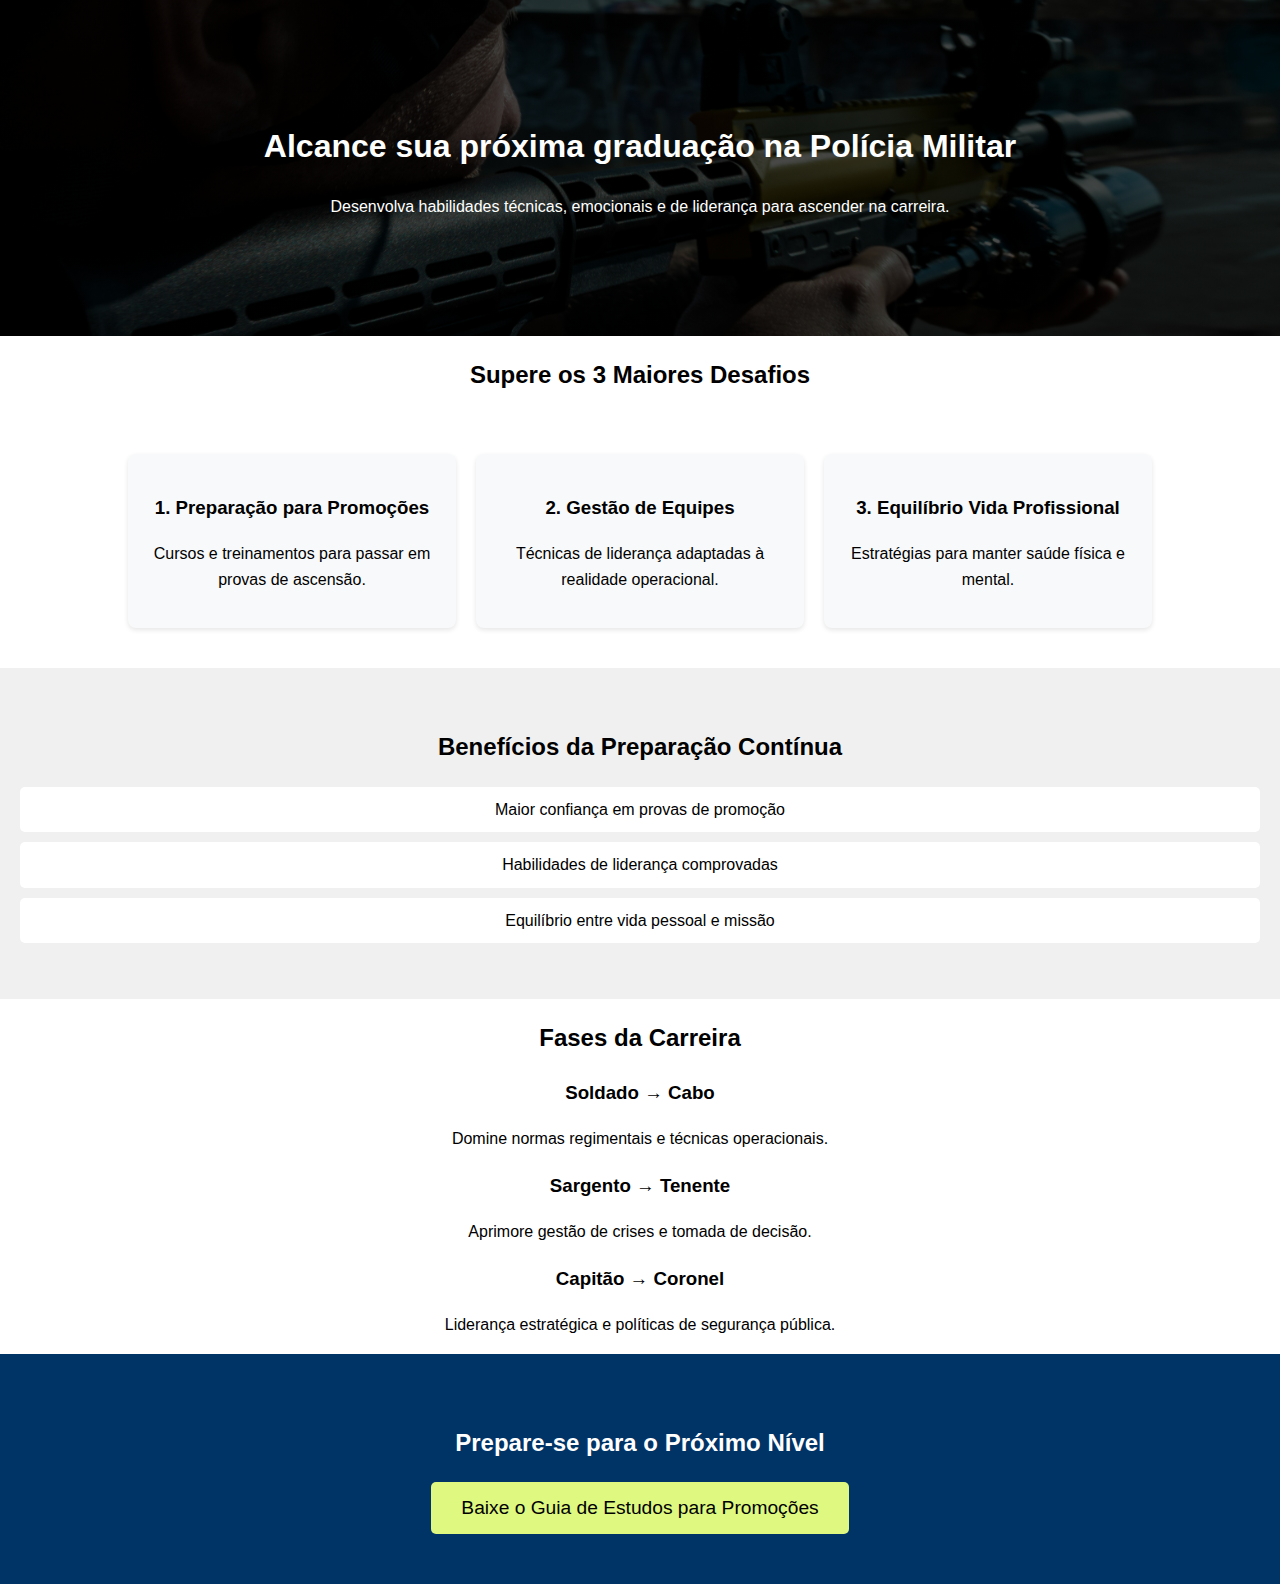
==== index.html @ 8da31bbc "Add files via upload" ====
<!DOCTYPE html>
<html lang="pt-BR">
  <head>
    <meta charset="UTF-8" />
    <meta name="viewport" content="width=device-width, initial-scale=1.0" />
    <title>Carreira Policial Militar: Da Graduação à Liderança</title>
    <link rel="stylesheet" href="style.css" />
  </head>
  <body>
    <!-- Seção Hero -->
    <header class="hero">
      <div class="hero-content">
        <h1>Alcance sua próxima graduação na Polícia Militar</h1>
        <p>
          Desenvolva habilidades técnicas, emocionais e de liderança para
          ascender na carreira.
        </p>
      </div>
    </header>

    <!-- Seção: Desafios da Carreira -->
    <section class="challenges">
      <h2>Supere os 3 Maiores Desafios</h2>
      <div class="grid">
        <div class="card">
          <h3>1. Preparação para Promoções</h3>
          <p>Cursos e treinamentos para passar em provas de ascensão.</p>
        </div>
        <div class="card">
          <h3>2. Gestão de Equipes</h3>
          <p>Técnicas de liderança adaptadas à realidade operacional.</p>
        </div>
        <div class="card">
          <h3>3. Equilíbrio Vida Profissional</h3>
          <p>Estratégias para manter saúde física e mental.</p>
        </div>
      </div>
    </section>

    <section class="beneficios">
      <h2>Benefícios da Preparação Contínua</h2>
      <ul>
        <li>Maior confiança em provas de promoção</li>
        <li>Habilidades de liderança comprovadas</li>
        <li>Equilíbrio entre vida pessoal e missão</li>
      </ul>
    </section>

    <!-- Seção: Etapas da Evolução -->
    <section class="phases">
      <h2>Fases da Carreira</h2>
      <div class="timeline">
        <div class="phase">
          <h3>Soldado → Cabo</h3>
          <p>Domine normas regimentais e técnicas operacionais.</p>
        </div>
        <div class="phase">
          <h3>Sargento → Tenente</h3>
          <p>Aprimore gestão de crises e tomada de decisão.</p>
        </div>
        <div class="phase">
          <h3>Capitão → Coronel</h3>
          <p>Liderança estratégica e políticas de segurança pública.</p>
        </div>
      </div>
    </section>

    <!-- Call to Action (CTA) -->
    <section class="cta">
      <h2>Prepare-se para o Próximo Nível</h2>
      <button>Baixe o Guia de Estudos para Promoções</button>
    </section>
  </body>
</html>
---- style.css ----
/* Estilos Gerais */
body {
  font-family: "Arial", sans-serif;
  margin: 0;
  line-height: 1.6;
}

.hero {
  background: linear-gradient(rgba(0, 0, 0, 0.7), rgba(0, 0, 0, 0.7)),
    url("pm-background.jpg") center/cover;
  color: white;
  padding: 100px 20px;
  text-align: center;
}

.challenges,
.phases {
  text-align: center;
}

.grid {
  display: grid;
  grid-template-columns: repeat(3, 1fr);
  gap: 20px;
  padding: 40px 10%;
}

.card {
  background: #f8f9fa;
  padding: 20px;
  border-radius: 8px;
  box-shadow: 0 2px 5px rgba(0, 0, 0, 0.1);
}

.cta {
  text-align: center;
  padding: 50px 20px;
  background: #003366;
  color: white;
}

.cta button {
  background: #ffd700;
  border: none;
  padding: 15px 30px;
  font-size: 1.2em;
  cursor: pointer;
  border-radius: 5px;
}

:hover button {
  background: #def880;
}

.beneficios {
  text-align: center;
  padding: 40px 20px;
  background-color: #f0f0f0;
}

ul {
  list-style-type: none;
  padding: 0;
}

li {
  margin: 10px 0;
  padding: 10px;
  background-color: white;
  border-radius: 5px;
}

/* Responsividade */
@media (max-width: 768px) {
  .grid {
    grid-template-columns: 1fr;
  }
}
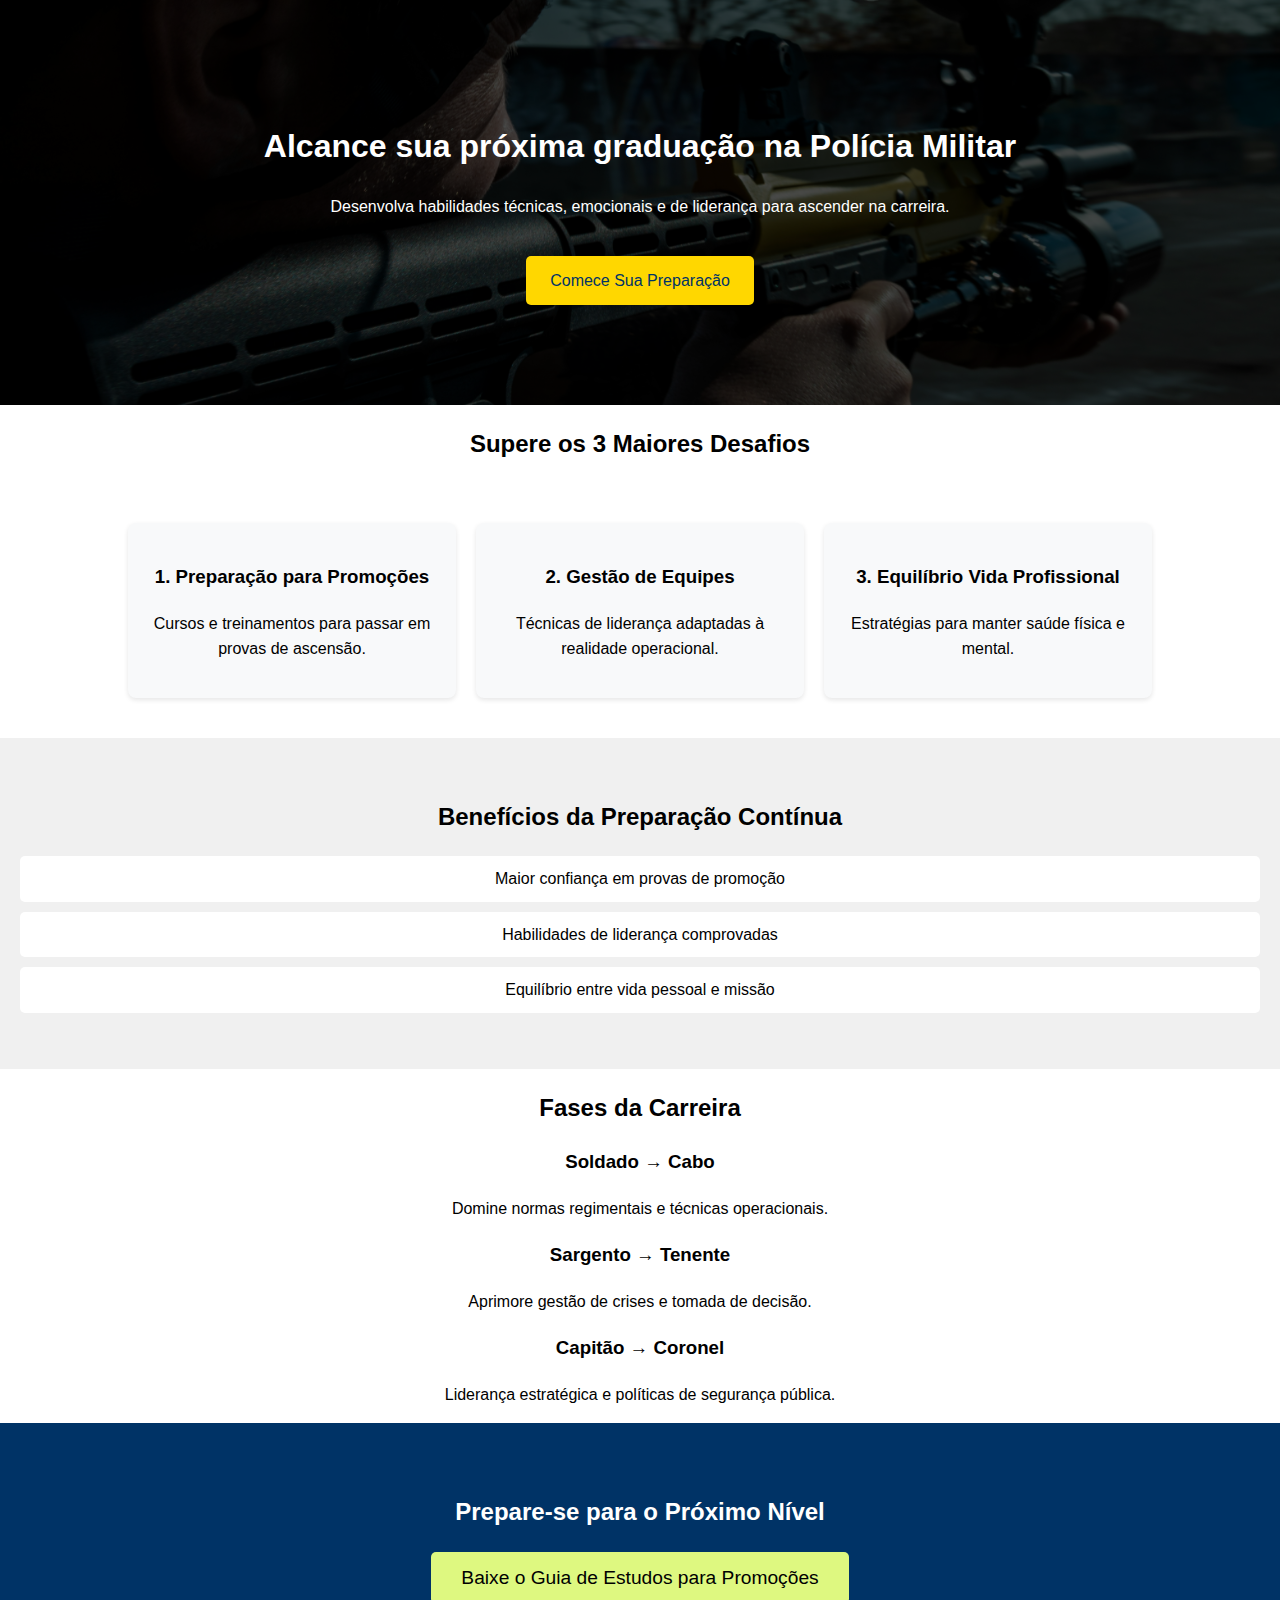
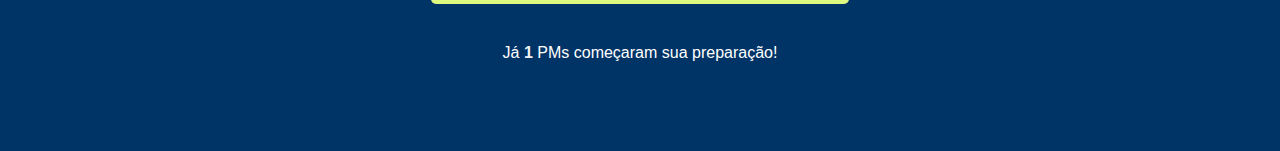
==== commit 47d79e8c: "Add files via upload" ====
--- a/index.html
+++ b/index.html
@@ -15,6 +15,7 @@
           Desenvolva habilidades técnicas, emocionais e de liderança para
           ascender na carreira.
         </p>
+        <a href="#formulario" class="cta-button">Comece Sua Preparação</a>
       </div>
     </header>
 
@@ -69,6 +70,13 @@
     <section class="cta">
       <h2>Prepare-se para o Próximo Nível</h2>
       <button>Baixe o Guia de Estudos para Promoções</button>
+      <div class="contador">
+        <p>
+          Já <span id="numero-visitas">0</span> PMs começaram sua preparação!
+        </p>
+      </div>
     </section>
+
+    <script src="/script.js"></script>
   </body>
 </html>
--- a/style.css
+++ b/style.css
@@ -11,6 +11,16 @@
   color: white;
   padding: 100px 20px;
   text-align: center;
+}
+
+.cta-button {
+  background: #ffd700;
+  color: #003366;
+  padding: 12px 24px;
+  border-radius: 5px;
+  text-decoration: none;
+  display: inline-block;
+  margin-top: 20px;
 }
 
 .challenges,
@@ -70,6 +80,16 @@
   border-radius: 5px;
 }
 
+.contador {
+  text-align: center;
+  padding: 20px;
+  background: #e9ecef00;
+}
+#numero-visitas {
+  color: hsl(220, 12%, 95%);
+  font-weight: bold;
+}
+
 /* Responsividade */
 @media (max-width: 768px) {
   .grid {
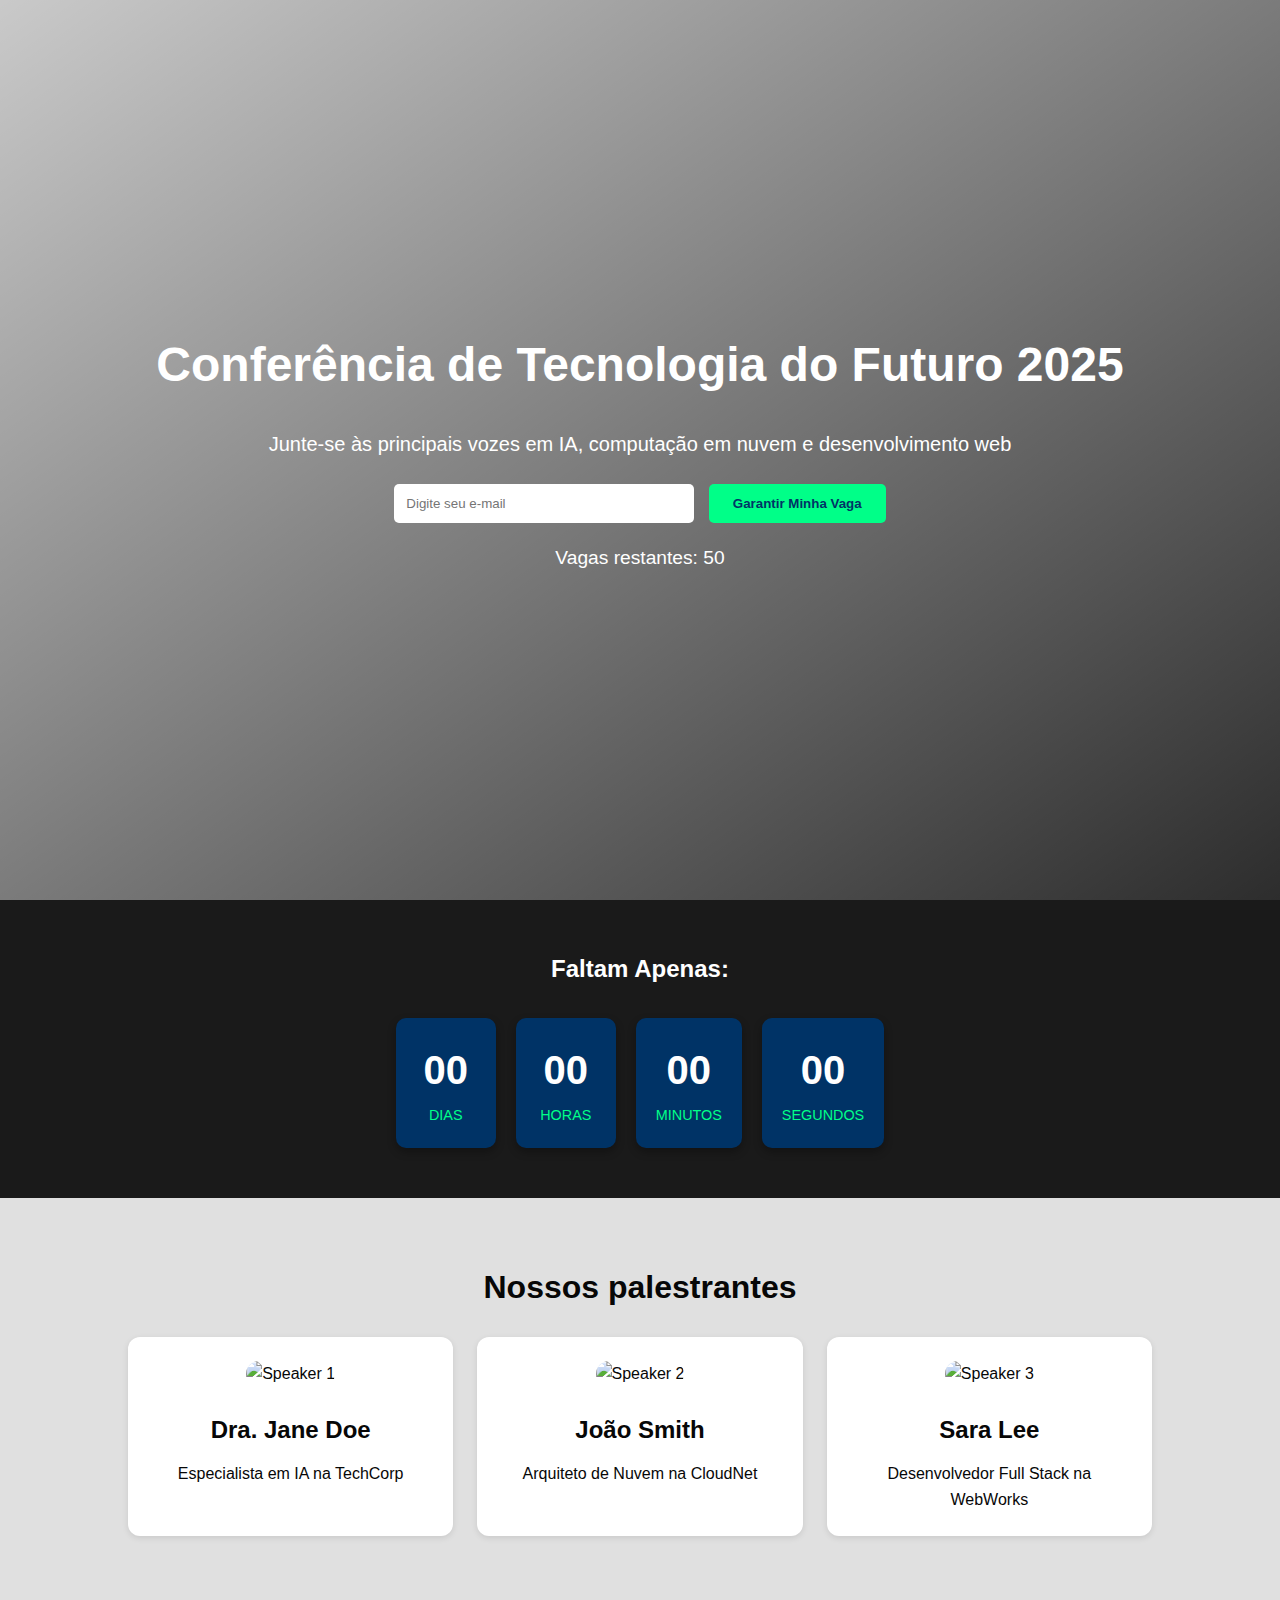
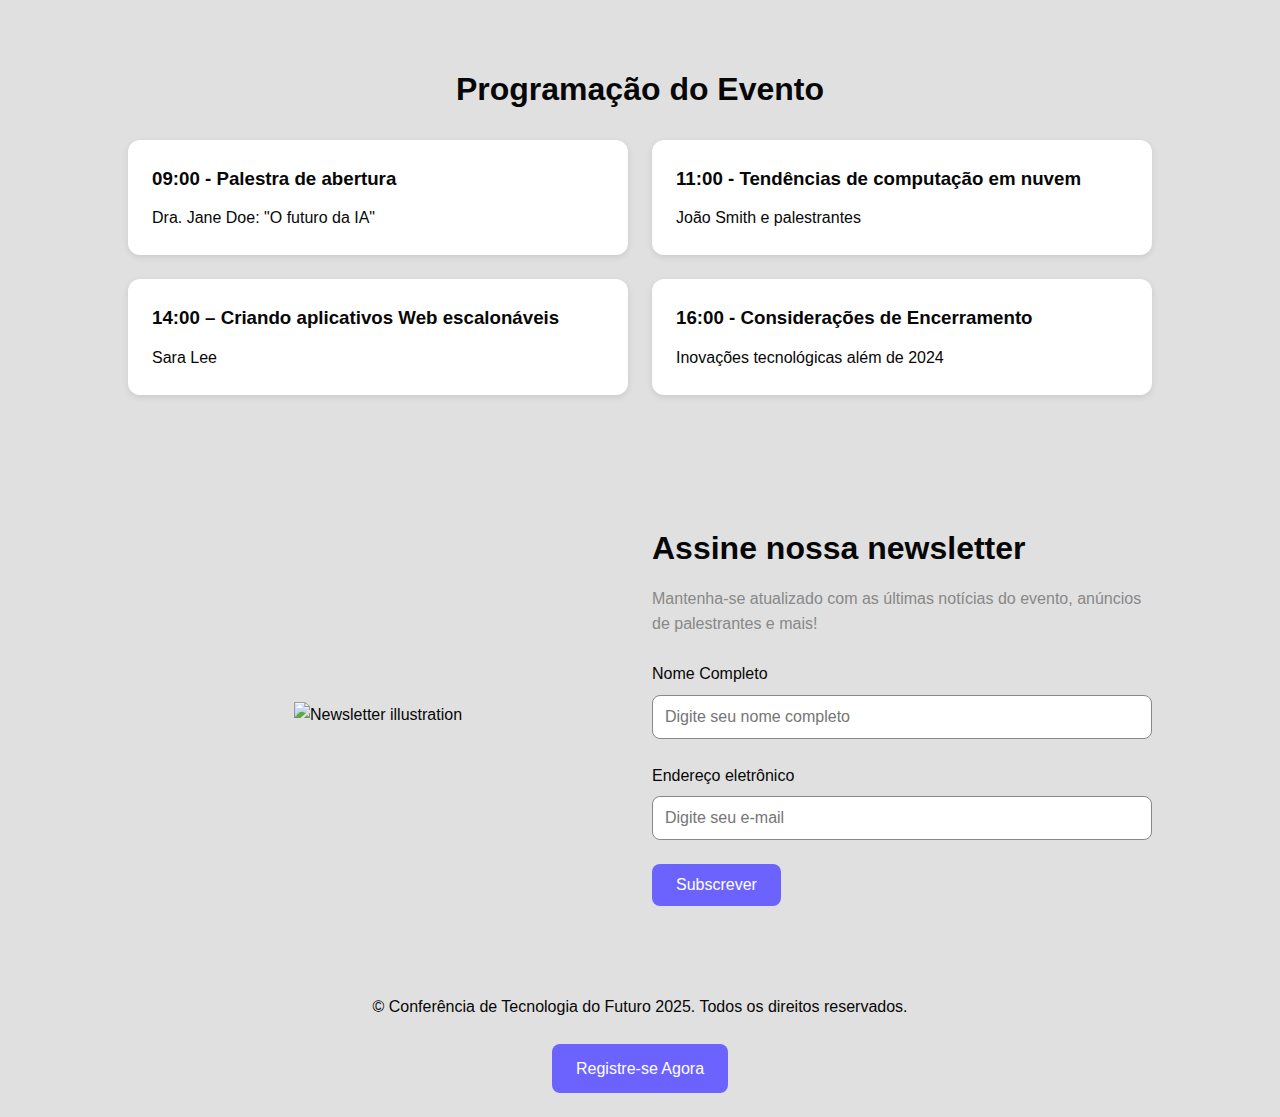
==== commit fc73e200: "Add files via upload" ====
--- a/index.html
+++ b/index.html
@@ -1,82 +1,149 @@
 <!DOCTYPE html>
-<html lang="pt-BR">
+<html lang=pt-br">
   <head>
     <meta charset="UTF-8" />
     <meta name="viewport" content="width=device-width, initial-scale=1.0" />
-    <title>Carreira Policial Militar: Da Graduação à Liderança</title>
-    <link rel="stylesheet" href="style.css" />
+    <title>Conferência de Tecnologia do Futuro 2025</title>
+    <link rel="stylesheet" href="./style.css" />
   </head>
+
   <body>
-    <!-- Seção Hero -->
-    <header class="hero">
+    <!-- Hero Section -->
+    <section class="hero">
       <div class="hero-content">
-        <h1>Alcance sua próxima graduação na Polícia Militar</h1>
+        <h1>Conferência de Tecnologia do Futuro 2025</h1>
         <p>
-          Desenvolva habilidades técnicas, emocionais e de liderança para
-          ascender na carreira.
+          Junte-se às principais vozes em IA, computação em nuvem e
+          desenvolvimento web
         </p>
-        <a href="#formulario" class="cta-button">Comece Sua Preparação</a>
+        <form class="cta-form" id="formRegistro">
+          <input type="email" placeholder="Digite seu e-mail" required>
+          <button type="submit">Garantir Minha Vaga</button>
+      </form>
+      <div class="contador">
+          Vagas restantes: <span id="vagas">50</span>
       </div>
-    </header>
+      </div>
+    </section>
 
-    <!-- Seção: Desafios da Carreira -->
-    <section class="challenges">
-      <h2>Supere os 3 Maiores Desafios</h2>
-      <div class="grid">
-        <div class="card">
-          <h3>1. Preparação para Promoções</h3>
-          <p>Cursos e treinamentos para passar em provas de ascensão.</p>
+    <section class="contador-regressivo">
+      <h2>Faltam Apenas:</h2>
+      <div id="timer">
+          <div class="time-box">
+              <span id="dias">00</span>
+              <small>Dias</small>
+          </div>
+          <div class="time-box">
+              <span id="horas">00</span>
+              <small>Horas</small>
+          </div>
+          <div class="time-box">
+              <span id="minutos">00</span>
+              <small>Minutos</small>
+          </div>
+          <div class="time-box">
+              <span id="segundos">00</span>
+              <small>Segundos</small>
+          </div>
+      </div>
+  </section>
+
+    <!-- Speakers Section -->
+    <section class="speakers">
+      <h2>Nossos palestrantes</h2>
+      <div class="speakers-grid">
+        <div class="speaker-card">
+          <img src="./images/speaker-1.webp" alt="Speaker 1" />
+          <h3>Dra. Jane Doe</h3>
+          <p>Especialista em IA na TechCorp</p>
         </div>
-        <div class="card">
-          <h3>2. Gestão de Equipes</h3>
-          <p>Técnicas de liderança adaptadas à realidade operacional.</p>
+        <div class="speaker-card">
+          <img src="./images/speaker-2.webp" alt="Speaker 2" />
+          <h3>João Smith</h3>
+          <p>Arquiteto de Nuvem na CloudNet</p>
         </div>
-        <div class="card">
-          <h3>3. Equilíbrio Vida Profissional</h3>
-          <p>Estratégias para manter saúde física e mental.</p>
+        <div class="speaker-card">
+          <img src="./images/speaker-3.webp" alt="Speaker 3" />
+          <h3>Sara Lee</h3>
+          <p>Desenvolvedor Full Stack na WebWorks</p>
         </div>
       </div>
     </section>
 
-    <section class="beneficios">
-      <h2>Benefícios da Preparação Contínua</h2>
-      <ul>
-        <li>Maior confiança em provas de promoção</li>
-        <li>Habilidades de liderança comprovadas</li>
-        <li>Equilíbrio entre vida pessoal e missão</li>
-      </ul>
-    </section>
-
-    <!-- Seção: Etapas da Evolução -->
-    <section class="phases">
-      <h2>Fases da Carreira</h2>
-      <div class="timeline">
-        <div class="phase">
-          <h3>Soldado → Cabo</h3>
-          <p>Domine normas regimentais e técnicas operacionais.</p>
+    <!-- Schedule Section -->
+    <section class="schedule">
+      <h2>Programação do Evento</h2>
+      <div class="schedule-grid">
+        <div class="schedule-item">
+          <h3>09:00 - Palestra de abertura</h3>
+          <p>Dra. Jane Doe: "O futuro da IA"</p>
         </div>
-        <div class="phase">
-          <h3>Sargento → Tenente</h3>
-          <p>Aprimore gestão de crises e tomada de decisão.</p>
+        <div class="schedule-item">
+          <h3>11:00 - Tendências de computação em nuvem</h3>
+          <p>João Smith e palestrantes</p>
         </div>
-        <div class="phase">
-          <h3>Capitão → Coronel</h3>
-          <p>Liderança estratégica e políticas de segurança pública.</p>
+        <div class="schedule-item">
+          <h3>14:00 – Criando aplicativos Web escalonáveis</h3>
+          <p>Sara Lee</p>
+        </div>
+        <div class="schedule-item">
+          <h3>16:00 - Considerações de Encerramento</h3>
+          <p>Inovações tecnológicas além de 2024</p>
         </div>
       </div>
     </section>
 
-    <!-- Call to Action (CTA) -->
-    <section class="cta">
-      <h2>Prepare-se para o Próximo Nível</h2>
-      <button>Baixe o Guia de Estudos para Promoções</button>
-      <div class="contador">
-        <p>
-          Já <span id="numero-visitas">0</span> PMs começaram sua preparação!
-        </p>
+    <!-- Newsletter Subscription Section -->
+    <section class="newsletter">
+      <div class="newsletter-grid">
+        <div class="newsletter-image">
+          <img
+            src="images/undraw_subscribe_vspl.svg"
+            alt="Newsletter illustration"
+          />
+        </div>
+        <div class="newsletter-text">
+          <h2>Assine nossa newsletter</h2>
+          <p>
+            Mantenha-se atualizado com as últimas notícias do evento, anúncios
+            de palestrantes e mais!
+          </p>
+          <form action="#" method="post" class="newsletter-form">
+            <div class="form-group">
+              <label for="name">Nome Completo</label>
+              <input
+                type="text"
+                id="name"
+                name="name"
+                placeholder="Digite seu nome completo"
+                required
+              />
+            </div>
+            <div class="form-group">
+              <label for="email">Endereço eletrônico</label>
+              <input
+                type="email"
+                id="email"
+                name="email"
+                placeholder="Digite seu e-mail"
+                required
+              />
+            </div>
+            <button type="submit" class="btn">Subscrever</button>
+          </form>
+        </div>
       </div>
     </section>
 
-    <script src="/script.js"></script>
+    <!-- Footer and Call to Action -->
+    <footer class="footer">
+      <p>
+        &copy; Conferência de Tecnologia do Futuro 2025. Todos os direitos
+        reservados.
+      </p>
+      <a href="#register" class="btn">Registre-se Agora</a>
+    </footer>
+
+    <script src="script.js"></script>
   </body>
 </html>
--- a/style.css
+++ b/style.css
@@ -1,98 +1,319 @@
-/* Estilos Gerais */
+* {
+  box-sizing: border-box;
+  margin: 0;
+  padding: 0;
+}
+
+:root {
+  --color-white: #ffffff;
+  --color-light: #e0e0e0;
+  --color-purple: #6c63ff;
+  --color-dark: #2c2c2e;
+  --color-black: #070707;
+
+  --color-primary: var(--color-purple);
+  --color-background: var(--color-light);
+  --color-foreground: var(--color-black);
+  --color-card-background: var(--color-white);
+}
+
 body {
-  font-family: "Arial", sans-serif;
-  margin: 0;
+  background-color: var(--color-background);
+  color: var(--color-foreground);
+  font-family: Arial, Helvetica, sans-serif;
   line-height: 1.6;
 }
 
+/* Hero Section */
+
 .hero {
-  background: linear-gradient(rgba(0, 0, 0, 0.7), rgba(0, 0, 0, 0.7)),
-    url("pm-background.jpg") center/cover;
+  background: linear-gradient(
+      to bottom right,
+      rgba(0, 0, 0, 0.1),
+      rgba(0, 0, 0, 0.8)
+    ),
+    url("./images/pexels-bertellifotografia-3321797.webp");
+  background-position: center;
+  background-size: cover;
+  color: var(--color-white);
+  min-height: 100vh;
+  text-align: center;
+  display: grid;
+  place-content: center;
+  padding: 1.5rem;
+  width: 100%;
+}
+
+.hero h1 {
+  font-size: 2.5rem;
+  margin-bottom: 1.5rem;
+}
+
+.hero p {
+  font-size: 1.25rem;
+  margin-bottom: 1.5rem;
+}
+
+.btn {
+  background-color: var(--color-primary);
+  border: none;
+  border-radius: 0.5rem;
+  color: var(--color-white);
+  display: inline-block;
+  font-size: 1rem;
+  padding: 0.75rem 1.5rem;
+  text-decoration: none;
+}
+
+.btn:hover {
+  background-color: #554ec9;
+}
+
+cta-form {
+  margin: 30px 0;
+}
+
+.cta-form input {
+  padding: 12px;
+  width: 300px;
+  border: none;
+  border-radius: 5px;
+  margin-right: 10px;
+}
+
+.cta-form button {
+  padding: 12px 24px;
+  background: #00ff88;
+  color: #003366;
+  border: none;
+  border-radius: 5px;
+  cursor: pointer;
+  font-weight: bold;
+}
+
+.contador {
+  font-size: 1.2em;
+  margin-top: 20px;
+}
+
+.contador-regressivo {
+  padding: 50px 20px;
+  background: #1a1a1a;
   color: white;
-  padding: 100px 20px;
-  text-align: center;
-}
-
-.cta-button {
-  background: #ffd700;
-  color: #003366;
-  padding: 12px 24px;
-  border-radius: 5px;
-  text-decoration: none;
-  display: inline-block;
-  margin-top: 20px;
-}
-
-.challenges,
-.phases {
-  text-align: center;
-}
-
-.grid {
+  text-align: center;
+  font-family: "Poppins", sans-serif;
+}
+
+#timer {
+  display: flex;
+  justify-content: center;
+  gap: 20px;
+  margin-top: 30px;
+  flex-wrap: wrap;
+}
+
+.time-box {
+  background: #003366;
+  padding: 20px;
+  border-radius: 10px;
+  min-width: 100px;
+  box-shadow: 0 4px 8px rgba(0, 0, 0, 0.3);
+}
+
+.time-box span {
+  font-size: 2.5em;
+  font-weight: bold;
+  display: block;
+}
+
+.time-box small {
+  font-size: 0.9em;
+  color: #00ff88;
+  text-transform: uppercase;
+}
+
+@media (max-width: 768px) {
+  .cta-form {
+    flex-direction: column;
+  }
+  .cta-form input,
+  .cta-form button {
+    width: 80%;
+    margin: 10px 0;
+  }
+}
+
+/* Speakers Section */
+
+.speakers {
+  padding: 3rem 1.5rem;
+}
+
+.speakers h2 {
+  font-size: 2rem;
+  margin-bottom: 1.5rem;
+  text-align: center;
+}
+
+.speakers-grid {
   display: grid;
-  grid-template-columns: repeat(3, 1fr);
-  gap: 20px;
-  padding: 40px 10%;
-}
-
-.card {
-  background: #f8f9fa;
-  padding: 20px;
-  border-radius: 8px;
-  box-shadow: 0 2px 5px rgba(0, 0, 0, 0.1);
-}
-
-.cta {
-  text-align: center;
-  padding: 50px 20px;
-  background: #003366;
-  color: white;
-}
-
-.cta button {
-  background: #ffd700;
-  border: none;
-  padding: 15px 30px;
-  font-size: 1.2em;
-  cursor: pointer;
-  border-radius: 5px;
-}
-
-:hover button {
-  background: #def880;
-}
-
-.beneficios {
-  text-align: center;
-  padding: 40px 20px;
-  background-color: #f0f0f0;
-}
-
-ul {
-  list-style-type: none;
-  padding: 0;
-}
-
-li {
-  margin: 10px 0;
-  padding: 10px;
-  background-color: white;
-  border-radius: 5px;
-}
-
-.contador {
-  text-align: center;
-  padding: 20px;
-  background: #e9ecef00;
-}
-#numero-visitas {
-  color: hsl(220, 12%, 95%);
-  font-weight: bold;
-}
-
-/* Responsividade */
-@media (max-width: 768px) {
-  .grid {
-    grid-template-columns: 1fr;
-  }
-}
+  grid-template-columns: 1fr;
+  gap: 1.5rem;
+}
+
+.speaker-card {
+  background-color: var(--color-card-background);
+  border-radius: 0.75rem;
+  box-shadow: 0 2px 6px rgba(0, 0, 0, 0.1);
+  padding: 1.5rem;
+  text-align: center;
+}
+
+.speaker-card img {
+  border-radius: 9999px;
+  height: auto;
+  margin-bottom: 1.5rem;
+  max-width: 10rem;
+  width: 100%;
+}
+
+.speaker-card h3 {
+  margin-bottom: 0.75rem;
+  font-size: 1.5rem;
+}
+
+/* Schedule Section */
+
+.schedule {
+  padding: 3rem 1.5rem;
+}
+
+.schedule h2 {
+  font-size: 2rem;
+  margin-bottom: 1.5rem;
+  text-align: center;
+}
+
+.schedule-grid {
+  display: grid;
+  grid-template-columns: 1fr;
+  gap: 1.5rem;
+}
+
+.schedule-item {
+  background-color: var(--color-card-background);
+  border-radius: 0.75rem;
+  box-shadow: 0 2px 6px rgba(0, 0, 0, 0.1);
+  padding: 1.5rem;
+}
+
+.schedule-item h3 {
+  margin-bottom: 0.75rem;
+}
+
+/* Newsletter Section */
+
+.newsletter {
+  padding: 3rem 1.5rem;
+}
+
+.newsletter-grid {
+  display: grid;
+  grid-template-columns: 1fr;
+  gap: 1.5rem;
+  align-items: center;
+}
+
+.newsletter-text {
+  text-align: center;
+}
+
+.newsletter-text h2 {
+  font-size: 2rem;
+  margin-bottom: 0.75rem;
+}
+
+.newsletter-text p {
+  color: #888888;
+  margin-bottom: 1.5rem;
+}
+
+.form-group label {
+  display: block;
+  font-size: 1rem;
+  margin-bottom: 0.5rem;
+}
+
+.form-group input {
+  background-color: var(--color-card-background);
+  border: 1px solid #888888;
+  border-radius: 0.5rem;
+  font-size: 1rem;
+  margin-bottom: 1.5rem;
+  max-width: 32rem;
+  padding: 0.75rem;
+  width: 100%;
+}
+
+.newsletter-image {
+  text-align: center;
+}
+
+.newsletter-image img {
+  height: auto;
+  max-width: 75%;
+}
+
+/* Footer Section */
+
+.footer {
+  padding: 1.5rem;
+  text-align: center;
+}
+
+.footer p {
+  margin-bottom: 1.5rem;
+}
+
+/* Media Queries */
+
+@media screen and (min-width: 768px) {
+  .hero h1 {
+    font-size: 3rem;
+  }
+
+  .speakers-grid {
+    grid-template-columns: repeat(3, 1fr);
+  }
+
+  .schedule-grid {
+    grid-template-columns: repeat(2, 2fr);
+  }
+
+  .newsletter-grid {
+    grid-template-columns: repeat(2, 1fr);
+  }
+
+  .newsletter-text {
+    text-align: left;
+  }
+}
+
+@media screen and (min-width: 1024px) {
+  .hero,
+  .speakers,
+  .schedule,
+  .newsletter {
+    padding: 4rem 8rem;
+  }
+}
+
+/* Color Scheme */
+
+@media screen and (prefers-color-scheme: dark) {
+  :root {
+    --color-background: var(--color-dark);
+    --color-foreground: var(--color-white);
+    --color-card-background: var(--color-black);
+  }
+}
